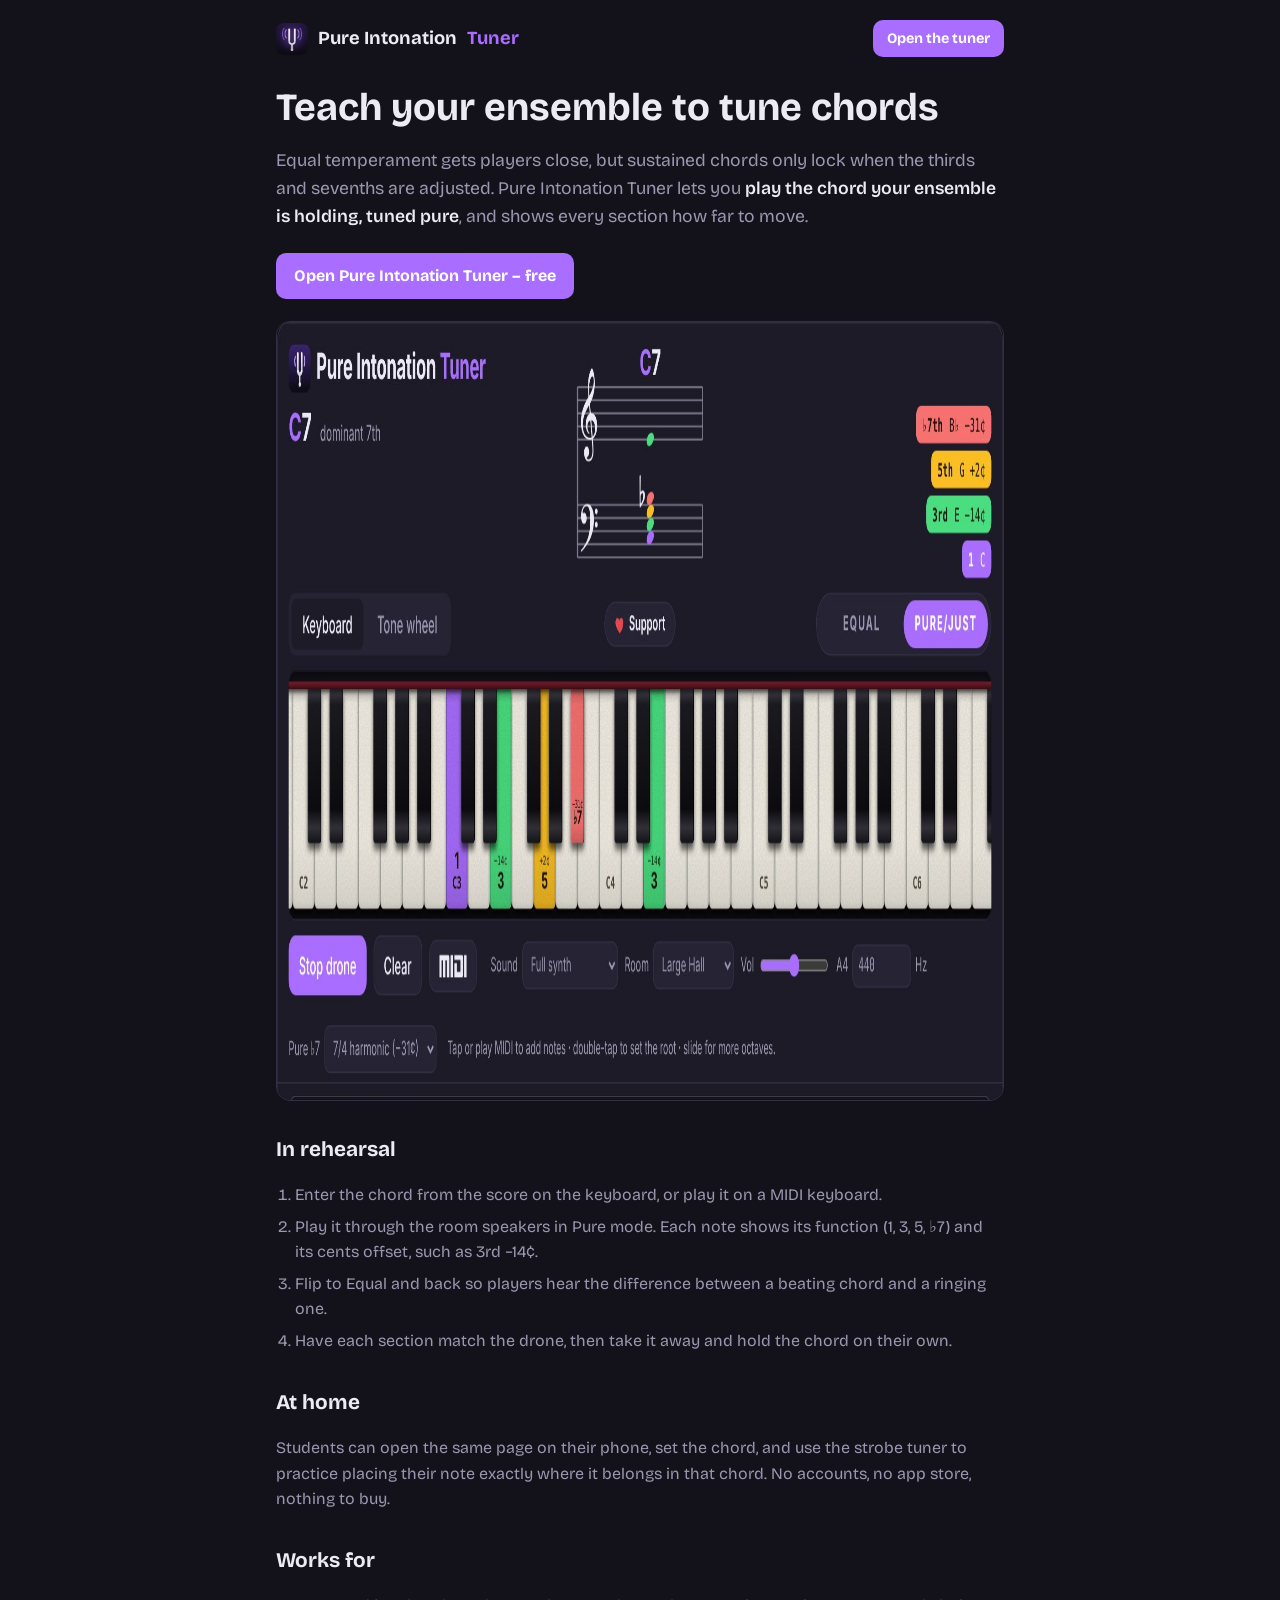
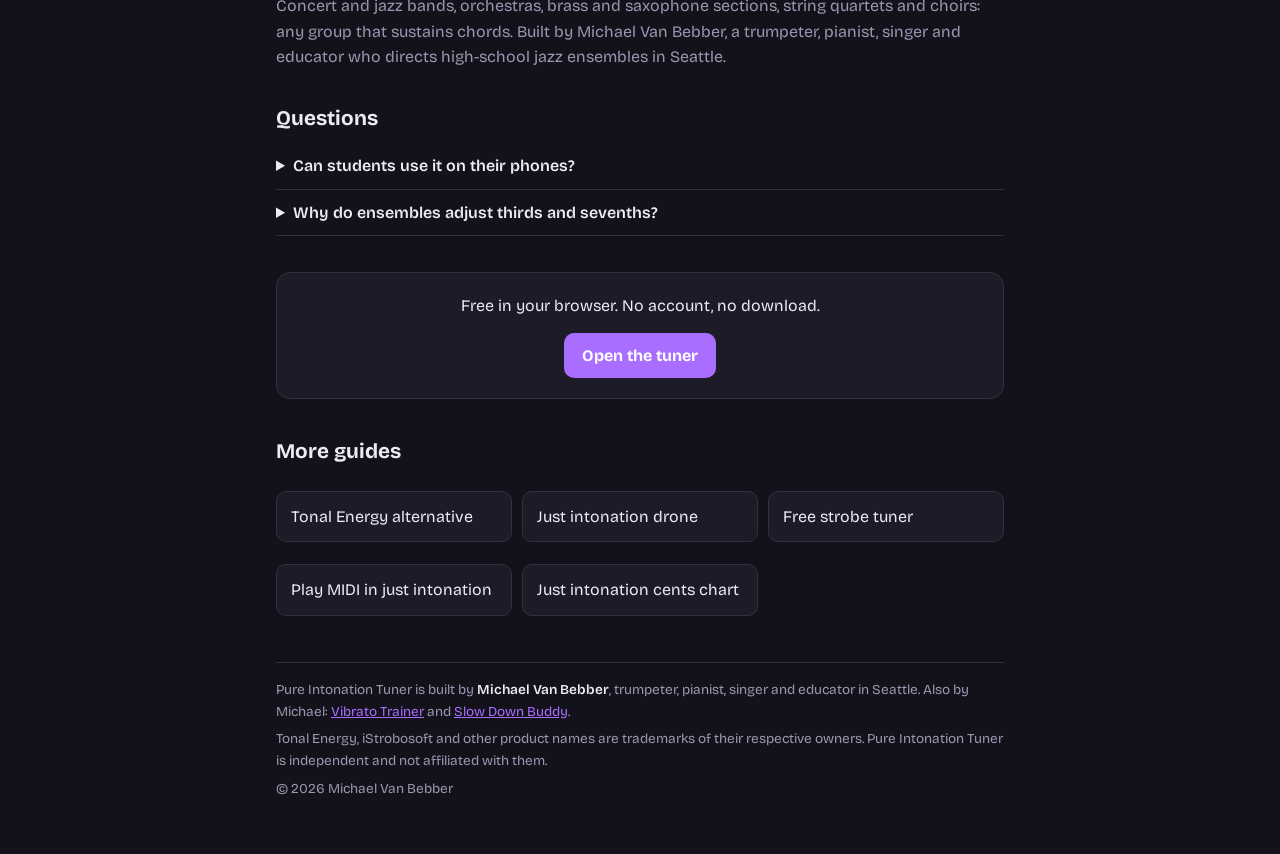
==== band-intonation/index.html @ dc7813cc "v73: six guide/landing pages (Tonal Energy alternative, JI drone, strobe tuner, MIDI in JI, cents ch" ====
<!doctype html>
<html lang="en">
<head>
<meta charset="utf-8">
<meta name="viewport" content="width=device-width,initial-scale=1">
<title>Teach Ensemble Intonation with a Just Intonation Drone – Pure Intonation Tuner</title>
<meta name="description" content="A free tool for band, orchestra, jazz and choir directors: play any chord tuned pure through the speakers and show each section exactly how to adjust.">
<link rel="canonical" href="https://pureintonation.com/band-intonation/">
<meta name="robots" content="index,follow,max-image-preview:large">
<meta name="author" content="Michael Van Bebber">
<meta name="theme-color" content="#13121b">
<meta property="og:type" content="article">
<meta property="og:site_name" content="Pure Intonation Tuner">
<meta property="og:title" content="Teach Ensemble Intonation with a Just Intonation Drone – Pure Intonation Tuner">
<meta property="og:description" content="A free tool for band, orchestra, jazz and choir directors: play any chord tuned pure through the speakers and show each section exactly how to adjust.">
<meta property="og:url" content="https://pureintonation.com/band-intonation/">
<meta property="og:image" content="https://pureintonation.com/og-image.png">
<meta name="twitter:card" content="summary_large_image">
<link rel="icon" href="/favicon.ico" sizes="48x48">
<link rel="icon" href="/favicon.svg" type="image/svg+xml">
<link rel="apple-touch-icon" href="/apple-touch-icon.png">
<link rel="preconnect" href="https://fonts.gstatic.com" crossorigin><link rel="preconnect" href="https://fonts.googleapis.com">
<link rel="stylesheet" href="https://fonts.googleapis.com/css2?family=Bricolage+Grotesque:opsz,wght@12..96,500;12..96,700&display=swap">
<link rel="stylesheet" href="/guides.css">
<script type="application/ld+json">[{"@context": "https://schema.org", "@type": "WebPage", "name": "Teach Ensemble Intonation with a Just Intonation Drone – Pure Intonation Tuner", "url": "https://pureintonation.com/band-intonation/", "description": "A free tool for band, orchestra, jazz and choir directors: play any chord tuned pure through the speakers and show each section exactly how to adjust.", "isPartOf": {"@type": "WebSite", "name": "Pure Intonation Tuner", "url": "https://pureintonation.com/"}, "about": {"@type": "WebApplication", "name": "Pure Intonation Tuner", "url": "https://pureintonation.com/", "applicationCategory": "MusicApplication", "operatingSystem": "Any (web browser)", "offers": {"@type": "Offer", "price": "0", "priceCurrency": "USD"}}, "author": {"@type": "Person", "name": "Michael Van Bebber"}}, {"@context": "https://schema.org", "@type": "FAQPage", "mainEntity": [{"@type": "Question", "name": "Can students use it on their phones?", "acceptedAnswer": {"@type": "Answer", "text": "Yes. It runs in any modern phone browser and can be added to the home screen to work offline."}}, {"@type": "Question", "name": "Why do ensembles adjust thirds and sevenths?", "acceptedAnswer": {"@type": "Answer", "text": "In a sustained chord, equal-tempered thirds and sevenths beat against the root. Adjusting them toward pure ratios makes the chord lock and ring."}}]}, {"@context": "https://schema.org", "@type": "BreadcrumbList", "itemListElement": [{"@type": "ListItem", "position": 1, "name": "Pure Intonation Tuner", "item": "https://pureintonation.com/"}, {"@type": "ListItem", "position": 2, "name": "For band, orchestra and choir", "item": "https://pureintonation.com/band-intonation/"}]}]</script>
</head>
<body>
<div class="wrap">
<header class="top"><a class="brand" href="/"><img src="/icon-192.png" alt="" width="32" height="32">Pure Intonation <span>Tuner</span></a><a class="cta small" href="/">Open the tuner</a></header>
<main>
<h1>Teach your ensemble to tune chords</h1>
<p class="lede">Equal temperament gets players close, but sustained chords only lock when the thirds and sevenths are adjusted. Pure Intonation Tuner lets you <strong>play the chord your ensemble is holding, tuned pure</strong>, and shows every section how far to move.</p>
<p class="hero"><a class="cta" href="/">Open Pure Intonation Tuner – free</a></p>
<img class="shot" src="/app-screenshot.jpg" alt="Pure Intonation Tuner playing a C7 chord in pure intonation: E −14¢, G +2¢, B♭ −31¢ on the keyboard and grand staff" width="1590" height="780" loading="lazy">

<h2>In rehearsal</h2>
<ol>
<li>Enter the chord from the score on the keyboard, or play it on a MIDI keyboard.</li>
<li>Play it through the room speakers in Pure mode. Each note shows its function (1, 3, 5, ♭7) and its cents offset, such as 3rd −14¢.</li>
<li>Flip to Equal and back so players hear the difference between a beating chord and a ringing one.</li>
<li>Have each section match the drone, then take it away and hold the chord on their own.</li>
</ol>
<h2>At home</h2>
<p>Students can open the same page on their phone, set the chord, and use the strobe tuner to practice placing their note exactly where it belongs in that chord. No accounts, no app store, nothing to buy.</p>
<h2>Works for</h2>
<p>Concert and jazz bands, orchestras, brass and saxophone sections, string quartets and choirs: any group that sustains chords. Built by Michael Van Bebber, a trumpeter, pianist, singer and educator who directs high-school jazz ensembles in Seattle.</p>

<section class="faq"><h2>Questions</h2><details><summary>Can students use it on their phones?</summary><p>Yes. It runs in any modern phone browser and can be added to the home screen to work offline.</p></details><details><summary>Why do ensembles adjust thirds and sevenths?</summary><p>In a sustained chord, equal-tempered thirds and sevenths beat against the root. Adjusting them toward pure ratios makes the chord lock and ring.</p></details></section>
<div class="band"><p>Free in your browser. No account, no download.</p><a class="cta" href="/">Open the tuner</a></div>
<h2>More guides</h2>
<ul class="more"><li><a href="/tonal-energy-alternative/">Tonal Energy alternative</a></li><li><a href="/just-intonation-drone/">Just intonation drone</a></li><li><a href="/strobe-tuner/">Free strobe tuner</a></li><li><a href="/midi-just-intonation/">Play MIDI in just intonation</a></li><li><a href="/just-intonation-chart/">Just intonation cents chart</a></li></ul>
</main>
<footer>
<p>Pure Intonation Tuner is built by <strong>Michael Van Bebber</strong>, trumpeter, pianist, singer and educator in Seattle. Also by Michael: <a href="https://vibratotrainer.com">Vibrato Trainer</a> and <a href="https://slowdownbuddy.com">Slow Down Buddy</a>.</p>
<p>Tonal Energy, iStrobosoft and other product names are trademarks of their respective owners. Pure Intonation Tuner is independent and not affiliated with them.</p>
<p>© 2026 Michael Van Bebber</p>
</footer>
</div>
</body>
</html>
---- guides.css ----
:root{--bg:#13121b;--panel:#1c1b27;--raise:#262434;--line:#322f44;--fg:#eceaf4;--muted:#9b97b0;--root:#a96dff;--note:#e8b44a;
--display:"Bricolage Grotesque","Avenir Next",system-ui,sans-serif;--mono:"IBM Plex Mono",ui-monospace,Menlo,monospace;color-scheme:dark}
*{box-sizing:border-box}
html,body{margin:0;background:var(--bg);color:var(--fg)}
body{font-family:var(--display);line-height:1.6;-webkit-text-size-adjust:100%}
a{color:var(--root)}
.wrap{max-width:760px;margin:0 auto;padding:20px 16px 48px}
.top{display:flex;align-items:center;justify-content:space-between;gap:12px;margin-bottom:28px}
.brand{display:flex;align-items:center;gap:10px;color:var(--fg);text-decoration:none;font-weight:700;font-size:1.15rem}
.brand img{width:32px;height:32px;border-radius:8px}
.brand span{color:var(--root)}
.cta{display:inline-block;background:var(--root);color:#fff;text-decoration:none;font-weight:700;padding:10px 18px;border-radius:10px}
.cta.small{padding:7px 14px;font-size:.9rem}
h1{font-size:clamp(1.7rem,4.5vw,2.4rem);line-height:1.15;margin:0 0 14px;text-wrap:balance}
h2{font-size:1.3rem;margin:32px 0 8px}
p,li{color:var(--muted)}
strong{color:var(--fg);font-weight:600}
.lede{font-size:1.1rem}
.lede strong{color:var(--fg)}
ul,ol{padding-left:1.2em}
li{margin:6px 0}
.hero{margin:22px 0 8px}
.shot{display:block;width:100%;border-radius:14px;border:1px solid var(--line);margin:22px 0}
.tablewrap{overflow-x:auto}
table{border-collapse:collapse;width:100%;font-size:.95rem;margin:8px 0}
th,td{text-align:left;padding:8px 10px;border-bottom:1px solid var(--line);vertical-align:top}
th{color:var(--fg)} td{color:var(--muted)} td:first-child{color:var(--fg)}
.faq details{border-bottom:1px solid var(--line);padding:10px 0}
.faq summary{cursor:pointer;font-weight:600}
.faq p{margin:8px 0 0}
.band{background:var(--panel);border:1px solid var(--line);border-radius:14px;padding:20px;margin:36px 0;text-align:center}
.band p{margin:0 0 14px;color:var(--fg)}
.more{display:grid;grid-template-columns:repeat(auto-fit,minmax(200px,1fr));gap:10px;padding:0;list-style:none}
.more a{display:block;background:var(--panel);border:1px solid var(--line);border-radius:10px;padding:12px 14px;text-decoration:none;color:var(--fg)}
.more a:hover{border-color:var(--root)}
footer{border-top:1px solid var(--line);margin-top:40px;padding-top:16px;font-size:.85rem;color:var(--muted)}
footer p{margin:0 0 6px}
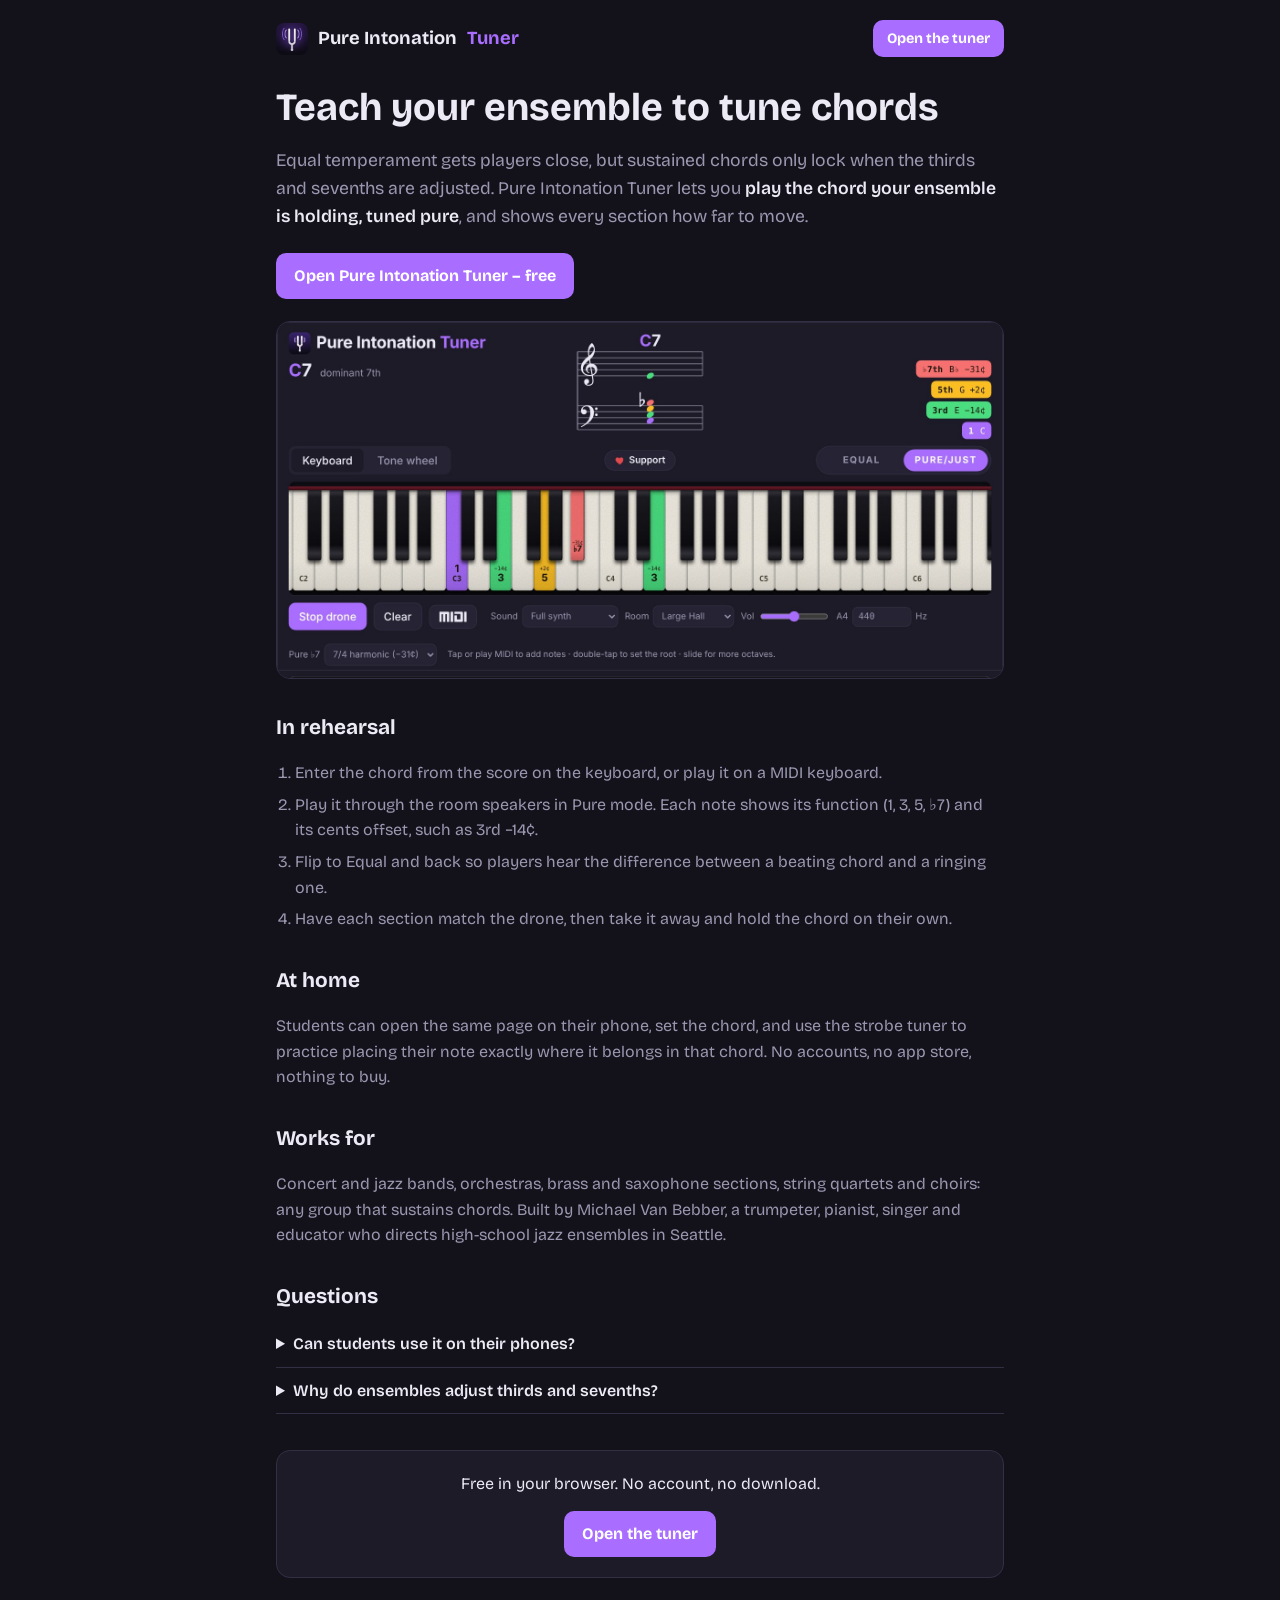
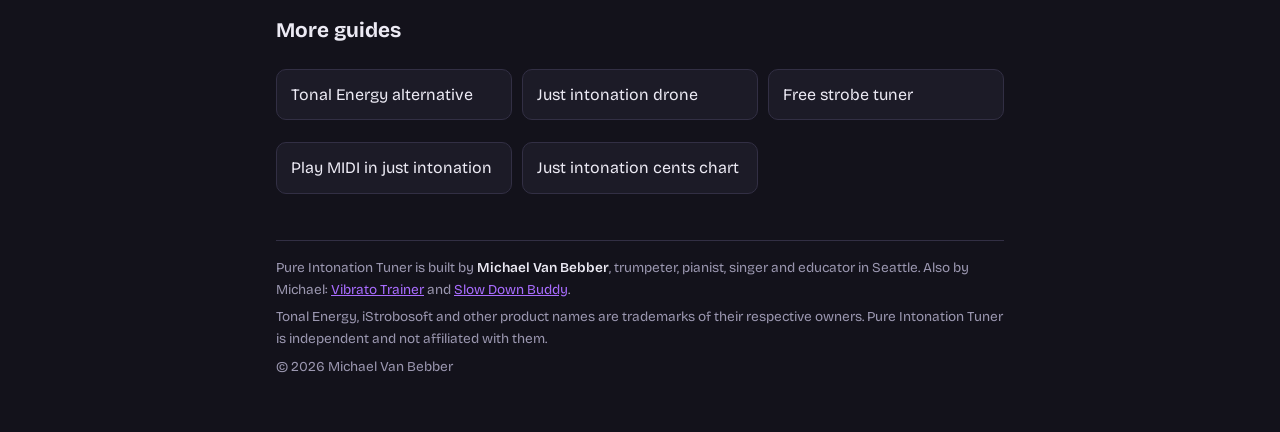
==== commit 41bdf0f9: "v74: fix stretched screenshot on guide pages Co-Authored-By: Claude Opus 5.5 <noreply@anthropic.com>" ====
--- a/band-intonation/index.html
+++ b/band-intonation/index.html
@@ -21,7 +21,7 @@
 <link rel="apple-touch-icon" href="/apple-touch-icon.png">
 <link rel="preconnect" href="https://fonts.gstatic.com" crossorigin><link rel="preconnect" href="https://fonts.googleapis.com">
 <link rel="stylesheet" href="https://fonts.googleapis.com/css2?family=Bricolage+Grotesque:opsz,wght@12..96,500;12..96,700&display=swap">
-<link rel="stylesheet" href="/guides.css">
+<link rel="stylesheet" href="/guides.css?v=74">
 <script type="application/ld+json">[{"@context": "https://schema.org", "@type": "WebPage", "name": "Teach Ensemble Intonation with a Just Intonation Drone – Pure Intonation Tuner", "url": "https://pureintonation.com/band-intonation/", "description": "A free tool for band, orchestra, jazz and choir directors: play any chord tuned pure through the speakers and show each section exactly how to adjust.", "isPartOf": {"@type": "WebSite", "name": "Pure Intonation Tuner", "url": "https://pureintonation.com/"}, "about": {"@type": "WebApplication", "name": "Pure Intonation Tuner", "url": "https://pureintonation.com/", "applicationCategory": "MusicApplication", "operatingSystem": "Any (web browser)", "offers": {"@type": "Offer", "price": "0", "priceCurrency": "USD"}}, "author": {"@type": "Person", "name": "Michael Van Bebber"}}, {"@context": "https://schema.org", "@type": "FAQPage", "mainEntity": [{"@type": "Question", "name": "Can students use it on their phones?", "acceptedAnswer": {"@type": "Answer", "text": "Yes. It runs in any modern phone browser and can be added to the home screen to work offline."}}, {"@type": "Question", "name": "Why do ensembles adjust thirds and sevenths?", "acceptedAnswer": {"@type": "Answer", "text": "In a sustained chord, equal-tempered thirds and sevenths beat against the root. Adjusting them toward pure ratios makes the chord lock and ring."}}]}, {"@context": "https://schema.org", "@type": "BreadcrumbList", "itemListElement": [{"@type": "ListItem", "position": 1, "name": "Pure Intonation Tuner", "item": "https://pureintonation.com/"}, {"@type": "ListItem", "position": 2, "name": "For band, orchestra and choir", "item": "https://pureintonation.com/band-intonation/"}]}]</script>
 </head>
 <body>
--- a/guides.css
+++ b/guides.css
@@ -20,7 +20,7 @@
 ul,ol{padding-left:1.2em}
 li{margin:6px 0}
 .hero{margin:22px 0 8px}
-.shot{display:block;width:100%;border-radius:14px;border:1px solid var(--line);margin:22px 0}
+.shot{display:block;width:100%;height:auto;border-radius:14px;border:1px solid var(--line);margin:22px 0}
 .tablewrap{overflow-x:auto}
 table{border-collapse:collapse;width:100%;font-size:.95rem;margin:8px 0}
 th,td{text-align:left;padding:8px 10px;border-bottom:1px solid var(--line);vertical-align:top}
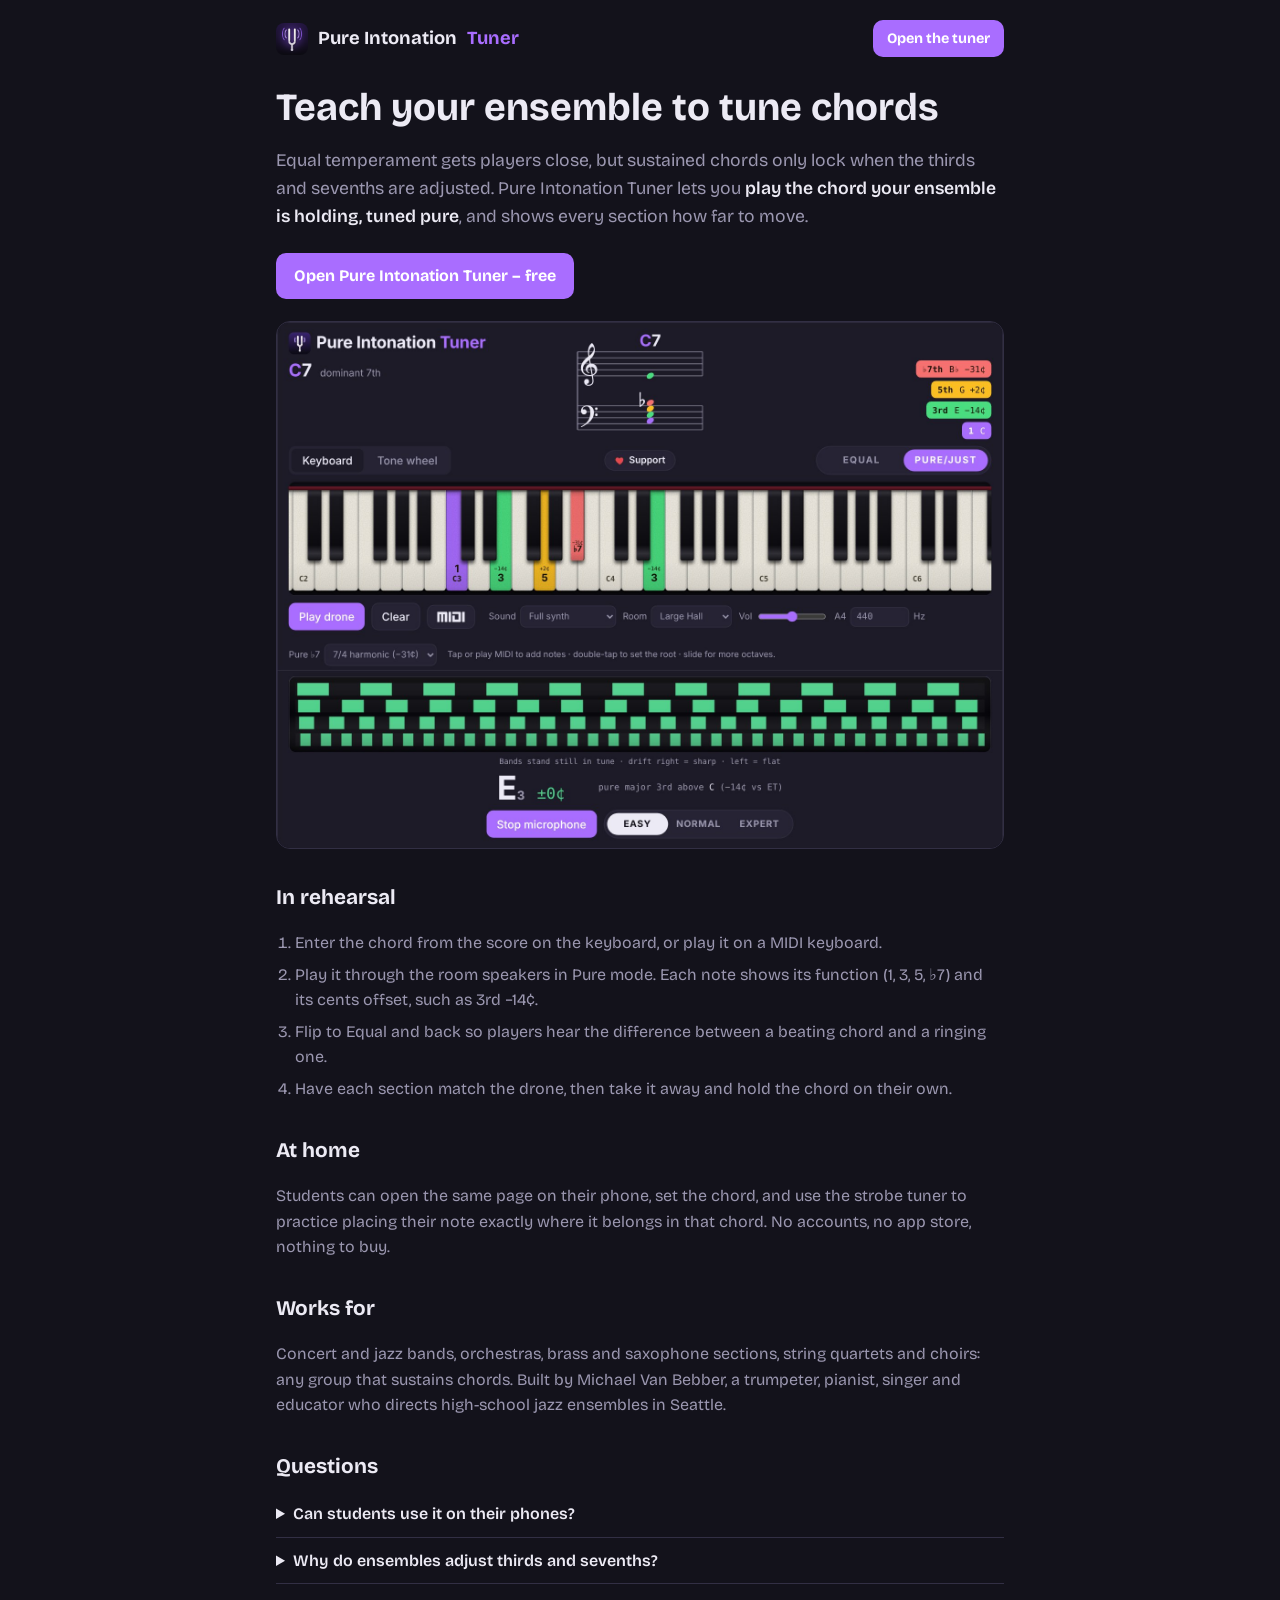
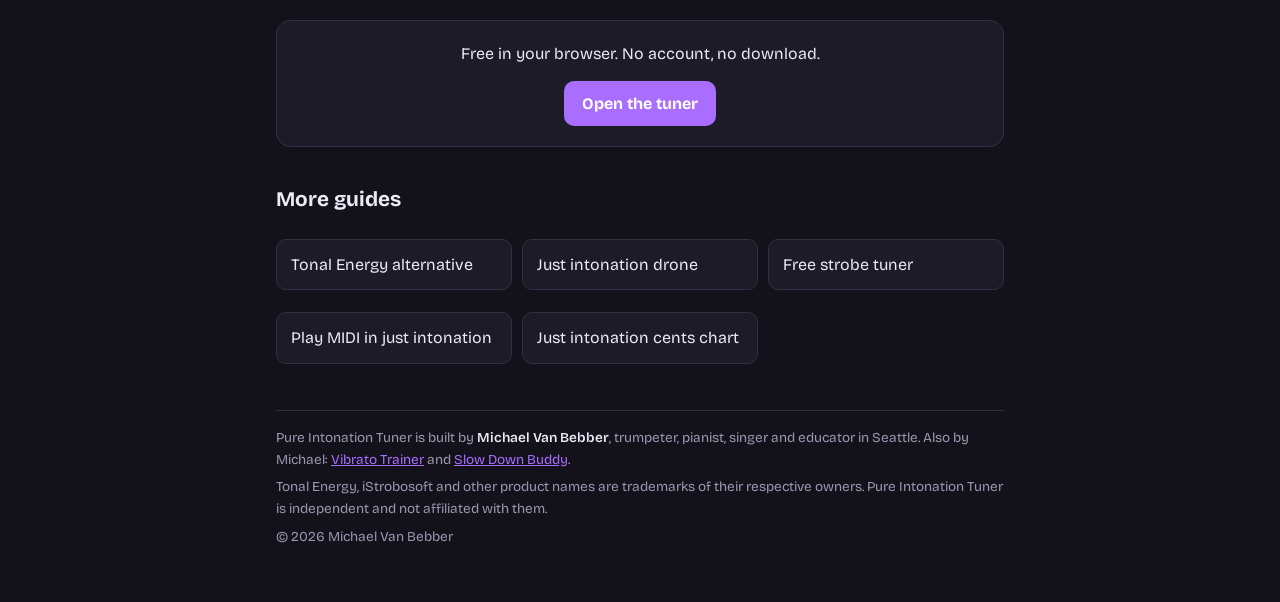
==== commit 6c1e11c4: "v75: guide screenshot now shows the full app including the strobe tuner in tune Co-Authored-By: Clau" ====
--- a/band-intonation/index.html
+++ b/band-intonation/index.html
@@ -21,7 +21,7 @@
 <link rel="apple-touch-icon" href="/apple-touch-icon.png">
 <link rel="preconnect" href="https://fonts.gstatic.com" crossorigin><link rel="preconnect" href="https://fonts.googleapis.com">
 <link rel="stylesheet" href="https://fonts.googleapis.com/css2?family=Bricolage+Grotesque:opsz,wght@12..96,500;12..96,700&display=swap">
-<link rel="stylesheet" href="/guides.css?v=74">
+<link rel="stylesheet" href="/guides.css?v=75">
 <script type="application/ld+json">[{"@context": "https://schema.org", "@type": "WebPage", "name": "Teach Ensemble Intonation with a Just Intonation Drone – Pure Intonation Tuner", "url": "https://pureintonation.com/band-intonation/", "description": "A free tool for band, orchestra, jazz and choir directors: play any chord tuned pure through the speakers and show each section exactly how to adjust.", "isPartOf": {"@type": "WebSite", "name": "Pure Intonation Tuner", "url": "https://pureintonation.com/"}, "about": {"@type": "WebApplication", "name": "Pure Intonation Tuner", "url": "https://pureintonation.com/", "applicationCategory": "MusicApplication", "operatingSystem": "Any (web browser)", "offers": {"@type": "Offer", "price": "0", "priceCurrency": "USD"}}, "author": {"@type": "Person", "name": "Michael Van Bebber"}}, {"@context": "https://schema.org", "@type": "FAQPage", "mainEntity": [{"@type": "Question", "name": "Can students use it on their phones?", "acceptedAnswer": {"@type": "Answer", "text": "Yes. It runs in any modern phone browser and can be added to the home screen to work offline."}}, {"@type": "Question", "name": "Why do ensembles adjust thirds and sevenths?", "acceptedAnswer": {"@type": "Answer", "text": "In a sustained chord, equal-tempered thirds and sevenths beat against the root. Adjusting them toward pure ratios makes the chord lock and ring."}}]}, {"@context": "https://schema.org", "@type": "BreadcrumbList", "itemListElement": [{"@type": "ListItem", "position": 1, "name": "Pure Intonation Tuner", "item": "https://pureintonation.com/"}, {"@type": "ListItem", "position": 2, "name": "For band, orchestra and choir", "item": "https://pureintonation.com/band-intonation/"}]}]</script>
 </head>
 <body>
@@ -31,7 +31,7 @@
 <h1>Teach your ensemble to tune chords</h1>
 <p class="lede">Equal temperament gets players close, but sustained chords only lock when the thirds and sevenths are adjusted. Pure Intonation Tuner lets you <strong>play the chord your ensemble is holding, tuned pure</strong>, and shows every section how far to move.</p>
 <p class="hero"><a class="cta" href="/">Open Pure Intonation Tuner – free</a></p>
-<img class="shot" src="/app-screenshot.jpg" alt="Pure Intonation Tuner playing a C7 chord in pure intonation: E −14¢, G +2¢, B♭ −31¢ on the keyboard and grand staff" width="1590" height="780" loading="lazy">
+<img class="shot" src="/app-screenshot.jpg?v=75" alt="Pure Intonation Tuner: a C7 chord tuned pure (E −14¢, G +2¢, B♭ −31¢) and the strobe tuner standing still, green, on a pure major third" width="1590" height="1152" loading="lazy">
 
 <h2>In rehearsal</h2>
 <ol>
